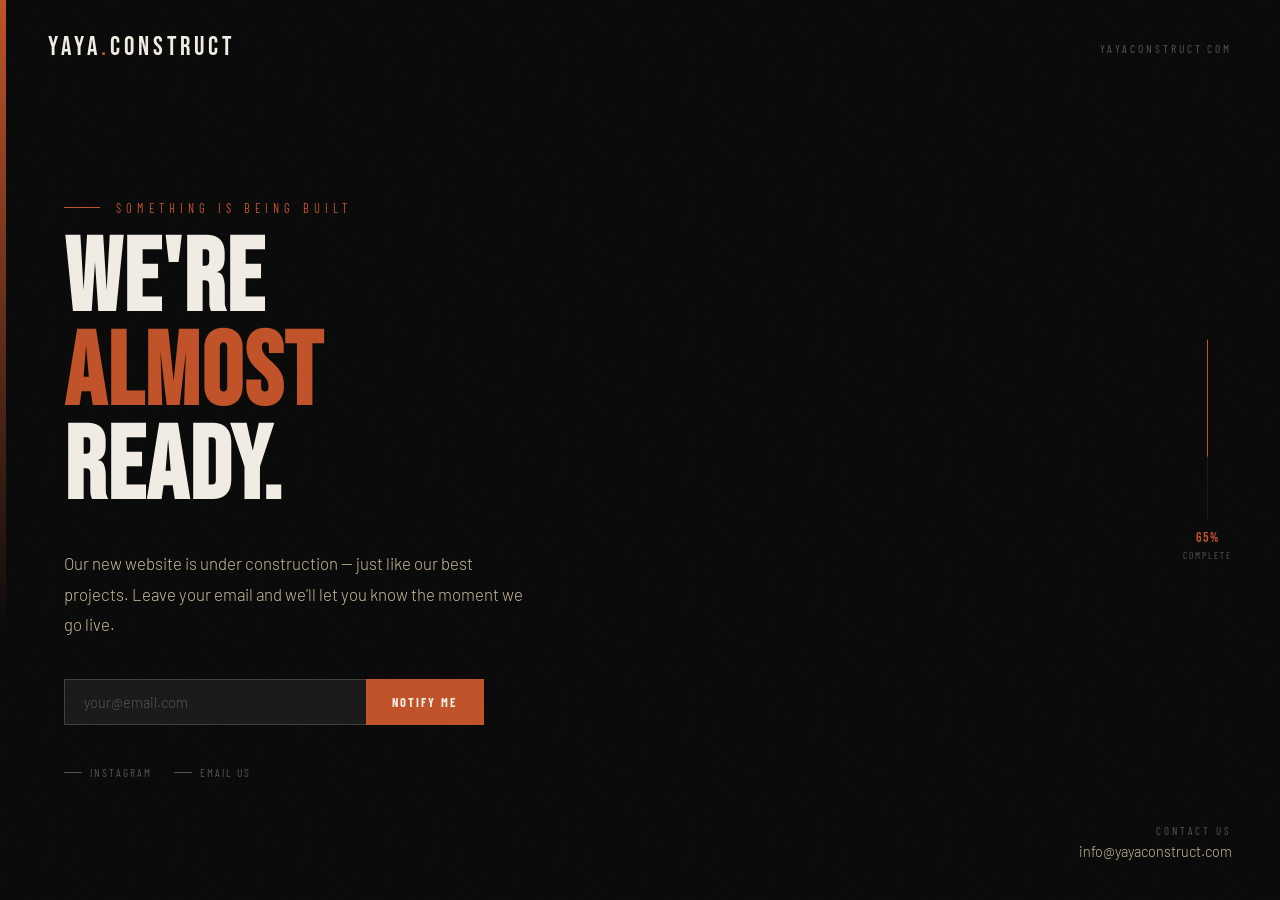
==== index.html @ 4c9dfe4f "Initial commit – Yaya Construct website" ====
<!DOCTYPE html>
<html lang="en">
<head>
  <meta charset="UTF-8" />
  <meta name="viewport" content="width=device-width, initial-scale=1.0"/>
  <title>Yaya Construct – Coming Soon</title>
  <link rel="preconnect" href="https://fonts.googleapis.com">
  <link href="https://fonts.googleapis.com/css2?family=Bebas+Neue&family=Barlow:wght@300;400;500&family=Barlow+Condensed:wght@400;600;700&display=swap" rel="stylesheet">
  <style>
    *, *::before, *::after { margin: 0; padding: 0; box-sizing: border-box; }

    :root {
      --black: #080808;
      --off-white: #f0ebe3;
      --sand: #c9b99a;
      --rust: #c0532a;
      --concrete: #5a5550;
    }

    html, body {
      height: 100%;
      font-family: 'Barlow', sans-serif;
      background: var(--black);
      color: var(--off-white);
      overflow: hidden;
    }

    /* Background image layer */
    .bg {
      position: fixed;
      inset: 0;
      background:
        url('https://images.unsplash.com/photo-1503387762-592deb58ef4e?w=1800&q=80')
        center / cover no-repeat;
      filter: grayscale(60%) brightness(0.22);
      transform: scale(1.04);
      animation: bgZoom 20s ease-out forwards;
    }

    @keyframes bgZoom {
      from { transform: scale(1.08); }
      to   { transform: scale(1.0); }
    }

    /* Grain texture overlay */
    .grain {
      position: fixed;
      inset: 0;
      opacity: 0.04;
      pointer-events: none;
      background-image: url("data:image/svg+xml,%3Csvg viewBox='0 0 256 256' xmlns='http://www.w3.org/2000/svg'%3E%3Cfilter id='noise'%3E%3CfeTurbulence type='fractalNoise' baseFrequency='0.9' numOctaves='4' stitchTiles='stitch'/%3E%3C/filter%3E%3Crect width='100%25' height='100%25' filter='url(%23noise)'/%3E%3C/svg%3E");
      background-repeat: repeat;
      background-size: 128px;
    }

    /* Rust diagonal accent bar */
    .accent-bar {
      position: fixed;
      top: 0; left: 0;
      width: 6px;
      height: 100%;
      background: linear-gradient(to bottom, var(--rust) 0%, transparent 70%);
      z-index: 10;
    }

    /* Top bar */
    .top-bar {
      position: fixed;
      top: 0; left: 0; right: 0;
      z-index: 20;
      display: flex;
      justify-content: space-between;
      align-items: center;
      padding: 2rem 3rem;
      animation: fadeDown 0.8s 0.3s both;
    }

    @keyframes fadeDown {
      from { opacity: 0; transform: translateY(-16px); }
      to   { opacity: 1; transform: translateY(0); }
    }

    .logo {
      font-family: 'Bebas Neue', sans-serif;
      font-size: 1.6rem;
      letter-spacing: 4px;
      color: var(--off-white);
    }

    .logo .dot { color: var(--rust); }

    .top-domain {
      font-family: 'Barlow Condensed', sans-serif;
      font-size: 0.72rem;
      letter-spacing: 3px;
      text-transform: uppercase;
      color: var(--concrete);
    }

    /* Main content */
    .content {
      position: relative;
      z-index: 10;
      height: 100vh;
      display: flex;
      flex-direction: column;
      justify-content: center;
      padding: 8rem 3rem 3rem 4rem;
    }

    .eyebrow {
      font-family: 'Barlow Condensed', sans-serif;
      font-size: 0.78rem;
      letter-spacing: 5px;
      text-transform: uppercase;
      color: var(--rust);
      margin-bottom: 1.2rem;
      display: flex;
      align-items: center;
      gap: 1rem;
      animation: fadeUp 0.8s 0.5s both;
    }

    .eyebrow::before {
      content: '';
      display: block;
      width: 36px;
      height: 1px;
      background: var(--rust);
    }

    .headline {
      font-family: 'Bebas Neue', sans-serif;
      font-size: clamp(3.5rem, 8vw, 8rem);
      line-height: 0.92;
      letter-spacing: 2px;
      animation: fadeUp 0.8s 0.65s both;
    }

    .headline .highlight { color: var(--rust); }

    .tagline {
      margin-top: 2rem;
      font-size: clamp(0.9rem, 1.4vw, 1.05rem);
      font-weight: 300;
      color: var(--sand);
      max-width: 460px;
      line-height: 1.8;
      animation: fadeUp 0.8s 0.8s both;
    }

    /* Notify form */
    .notify-form {
      margin-top: 2.5rem;
      display: flex;
      gap: 0;
      max-width: 420px;
      animation: fadeUp 0.8s 0.95s both;
    }

    .notify-form input {
      flex: 1;
      padding: 0.85rem 1.2rem;
      background: rgba(240,235,227,0.07);
      border: 1px solid rgba(240,235,227,0.18);
      border-right: none;
      color: var(--off-white);
      font-family: 'Barlow', sans-serif;
      font-size: 0.9rem;
      font-weight: 300;
      outline: none;
      transition: border-color 0.2s, background 0.2s;
    }

    .notify-form input::placeholder { color: var(--concrete); }
    .notify-form input:focus {
      background: rgba(240,235,227,0.11);
      border-color: rgba(192,83,42,0.6);
    }

    .notify-form button {
      background: var(--rust);
      color: var(--off-white);
      border: 1px solid var(--rust);
      padding: 0.85rem 1.6rem;
      font-family: 'Barlow Condensed', sans-serif;
      font-size: 0.78rem;
      font-weight: 700;
      letter-spacing: 2px;
      text-transform: uppercase;
      cursor: pointer;
      transition: background 0.2s;
      white-space: nowrap;
    }

    .notify-form button:hover { background: #9e4222; border-color: #9e4222; }
    .notify-form button:disabled { opacity: 0.6; cursor: not-allowed; }

    .notify-success {
      display: none;
      margin-top: 1rem;
      font-family: 'Barlow Condensed', sans-serif;
      font-size: 0.8rem;
      letter-spacing: 2px;
      text-transform: uppercase;
      color: var(--rust);
    }

    .notify-error {
      display: none;
      margin-top: 1rem;
      font-family: 'Barlow Condensed', sans-serif;
      font-size: 0.8rem;
      letter-spacing: 2px;
      text-transform: uppercase;
      color: #e05a3a;
    }

    /* Socials */
    .socials {
      display: flex;
      gap: 1.4rem;
      margin-top: 2.5rem;
      animation: fadeUp 0.8s 1.1s both;
    }

    .socials a {
      font-family: 'Barlow Condensed', sans-serif;
      font-size: 0.72rem;
      letter-spacing: 2px;
      text-transform: uppercase;
      color: var(--concrete);
      text-decoration: none;
      display: flex;
      align-items: center;
      gap: 0.5rem;
      transition: color 0.2s;
    }

    .socials a:hover { color: var(--rust); }

    .socials a::before {
      content: '';
      display: inline-block;
      width: 18px;
      height: 1px;
      background: currentColor;
    }

    /* Bottom right corner info */
    .corner-info {
      position: fixed;
      bottom: 2.5rem;
      right: 3rem;
      z-index: 20;
      text-align: right;
      animation: fadeUp 0.8s 1.2s both;
    }

    .corner-label {
      font-family: 'Barlow Condensed', sans-serif;
      font-size: 0.68rem;
      letter-spacing: 3px;
      text-transform: uppercase;
      color: var(--concrete);
      margin-bottom: 0.4rem;
    }

    .corner-email {
      font-size: 0.9rem;
      font-weight: 300;
      color: var(--sand);
    }

    .corner-email a {
      color: var(--sand);
      text-decoration: none;
      transition: color 0.2s;
    }

    .corner-email a:hover { color: var(--rust); }

    /* Vertical construction progress line */
    .progress-track {
      position: fixed;
      right: 3rem;
      top: 50%;
      transform: translateY(-50%);
      z-index: 10;
      display: flex;
      flex-direction: column;
      align-items: center;
      gap: 0;
    }

    .progress-line-bg {
      width: 1px;
      height: 180px;
      background: rgba(240,235,227,0.08);
      position: relative;
    }

    .progress-line-fill {
      position: absolute;
      top: 0; left: 0;
      width: 1px;
      background: var(--rust);
      animation: lineGrow 2s 1.5s ease-out forwards;
    }

    @keyframes lineGrow {
      from { height: 0%; }
      to   { height: 65%; }
    }

    .progress-pct {
      font-family: 'Bebas Neue', sans-serif;
      font-size: 0.85rem;
      color: var(--rust);
      margin-top: 0.6rem;
      letter-spacing: 1px;
      writing-mode: initial;
      animation: fadeUp 0.8s 3s both;
    }

    .progress-text {
      font-family: 'Barlow Condensed', sans-serif;
      font-size: 0.6rem;
      letter-spacing: 2px;
      text-transform: uppercase;
      color: var(--concrete);
      margin-top: 0.2rem;
      animation: fadeUp 0.8s 3s both;
    }

    @keyframes fadeUp {
      from { opacity: 0; transform: translateY(20px); }
      to   { opacity: 1; transform: translateY(0); }
    }

    /* Mobile */
    @media (max-width: 640px) {
      .content { padding: 7rem 1.5rem 8rem; }
      .top-bar { padding: 1.4rem 1.5rem; }
      .headline { font-size: clamp(3rem, 14vw, 5rem); }
      .corner-info { right: 1.5rem; bottom: 2rem; }
      .progress-track { display: none; }
      .notify-form { flex-direction: column; max-width: 100%; }
      .notify-form input { border-right: 1px solid rgba(240,235,227,0.18); border-bottom: none; }
      .notify-form button { width: 100%; }
    }
  </style>
</head>
<body>

  <div class="bg"></div>
  <div class="grain"></div>
  <div class="accent-bar"></div>

  <!-- Top bar -->
  <div class="top-bar">
    <div class="logo">YAYA<span class="dot">.</span>CONSTRUCT</div>
    <div class="top-domain">yayaconstruct.com</div>
  </div>

  <!-- Main content -->
  <div class="content">
    <div class="eyebrow">Something is being built</div>

    <h1 class="headline">
      WE'RE<br>
      <span class="highlight">ALMOST</span><br>
      READY.
    </h1>

    <p class="tagline">
      Our new website is under construction — just like our best projects.
      Leave your email and we'll let you know the moment we go live.
    </p>

    <div class="notify-form">
      <input type="email" id="email-input" placeholder="your@email.com" />
      <button id="notify-btn" onclick="submitNotify()">Notify Me</button>
    </div>
    <div class="notify-success" id="notify-success">
      ✓ &nbsp; You're on the list — we'll be in touch.
    </div>
    <div class="notify-error" id="notify-error">
      Something went wrong. Please try again.
    </div>

    <div class="socials">
      <a href="https://www.instagram.com/yayaconstruct/" target="_blank">Instagram</a>
      <a href="mailto:info@yayaconstruct.com">Email Us</a>
    </div>
  </div>

  <!-- Corner contact -->
  <div class="corner-info">
    <div class="corner-label">Contact Us</div>
    <div class="corner-email"><a href="mailto:info@yayaconstruct.com">info@yayaconstruct.com</a></div>
  </div>

  <!-- Progress indicator -->
  <div class="progress-track">
    <div class="progress-line-bg">
      <div class="progress-line-fill" id="prog-fill"></div>
    </div>
    <div class="progress-pct">65%</div>
    <div class="progress-text">Complete</div>
  </div>

  <script>
    async function submitNotify() {
      const input = document.getElementById('email-input');
      const btn = document.getElementById('notify-btn');
      const success = document.getElementById('notify-success');
      const error = document.getElementById('notify-error');

      if (!input.value || !input.value.includes('@')) {
        input.style.borderColor = 'rgba(192,83,42,0.8)';
        input.focus();
        return;
      }

      btn.disabled = true;
      btn.textContent = 'Sending...';
      error.style.display = 'none';

      try {
        const response = await fetch('https://formspree.io/f/mykblnez', {
          method: 'POST',
          headers: { 'Content-Type': 'application/json', 'Accept': 'application/json' },
          body: JSON.stringify({ email: input.value, _subject: 'New notification request – Yaya Construct' })
        });

        if (response.ok) {
          input.style.display = 'none';
          btn.style.display = 'none';
          success.style.display = 'block';
        } else {
          throw new Error('Server error');
        }
      } catch (e) {
        btn.disabled = false;
        btn.textContent = 'Notify Me';
        error.style.display = 'block';
      }
    }

    document.getElementById('email-input').addEventListener('keydown', function(e) {
      if (e.key === 'Enter') submitNotify();
    });
  </script>
</body>
</html>
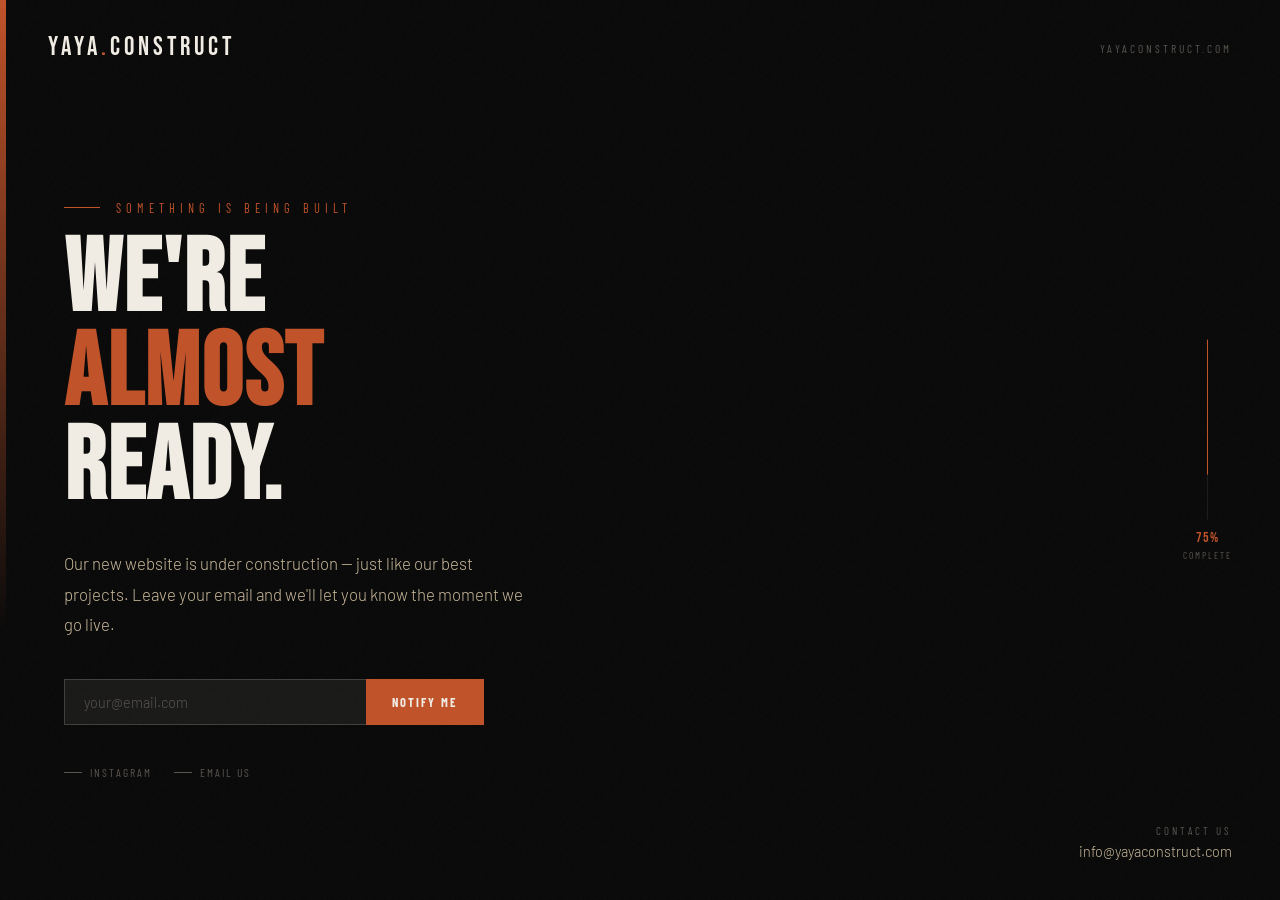
==== commit 20b67e35: "test: bump progress to 75%" ====
--- a/index.html
+++ b/index.html
@@ -310,7 +310,7 @@
 
     @keyframes lineGrow {
       from { height: 0%; }
-      to   { height: 65%; }
+      to   { height: 75%; }
     }
 
     .progress-pct {
@@ -406,7 +406,7 @@
     <div class="progress-line-bg">
       <div class="progress-line-fill" id="prog-fill"></div>
     </div>
-    <div class="progress-pct">65%</div>
+    <div class="progress-pct">75%</div>
     <div class="progress-text">Complete</div>
   </div>
 
